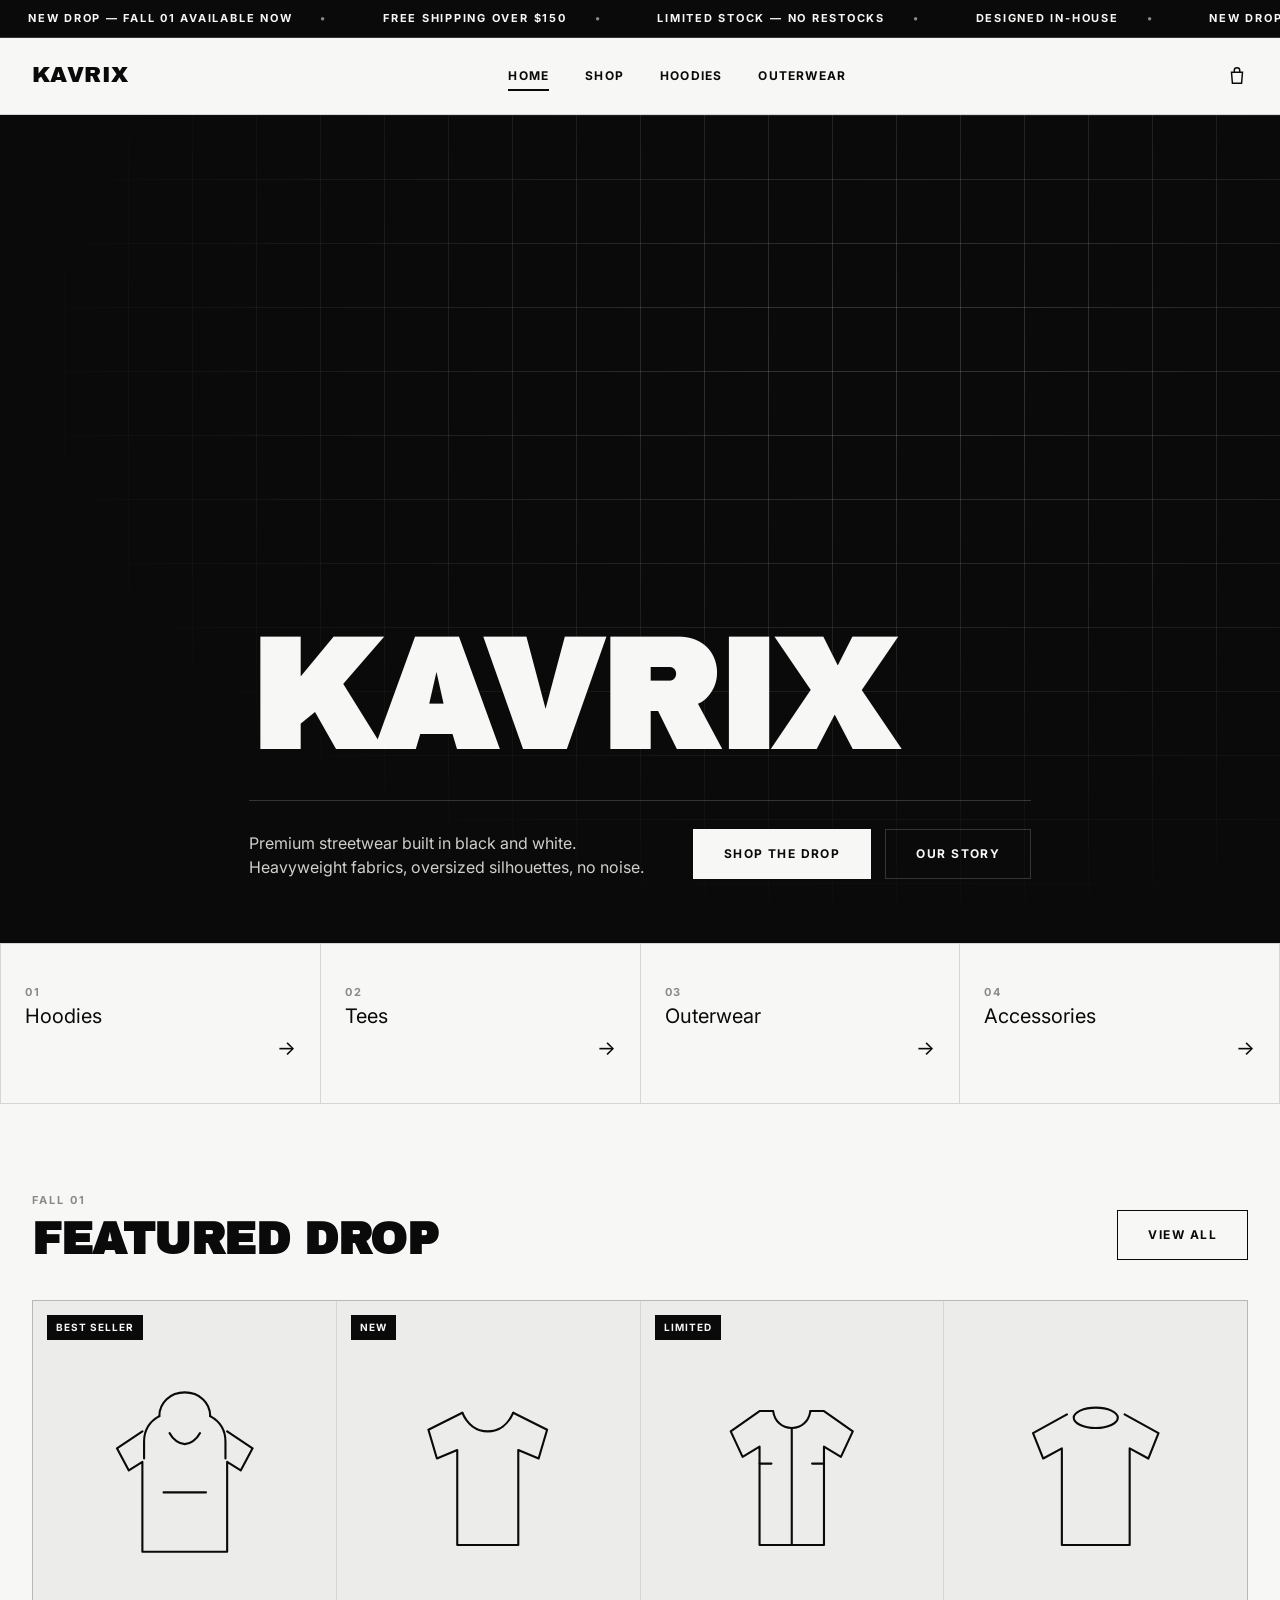
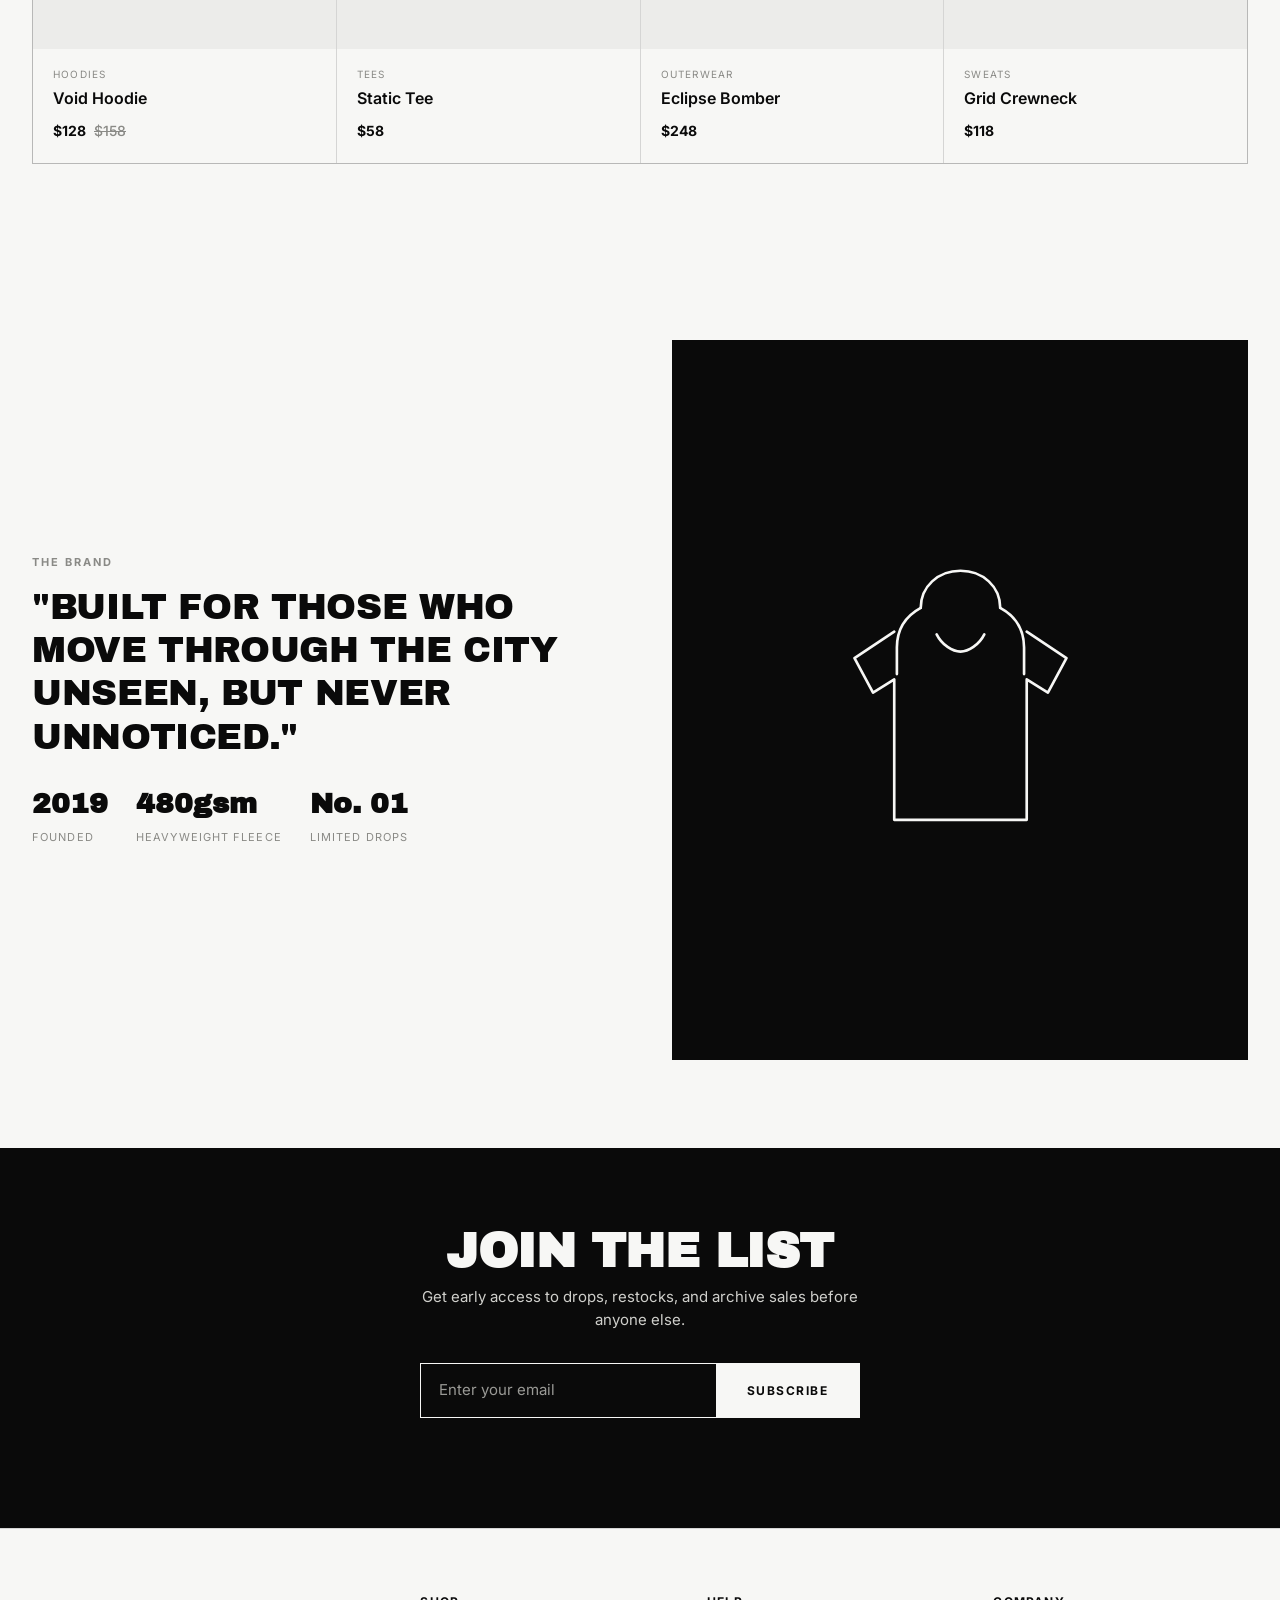
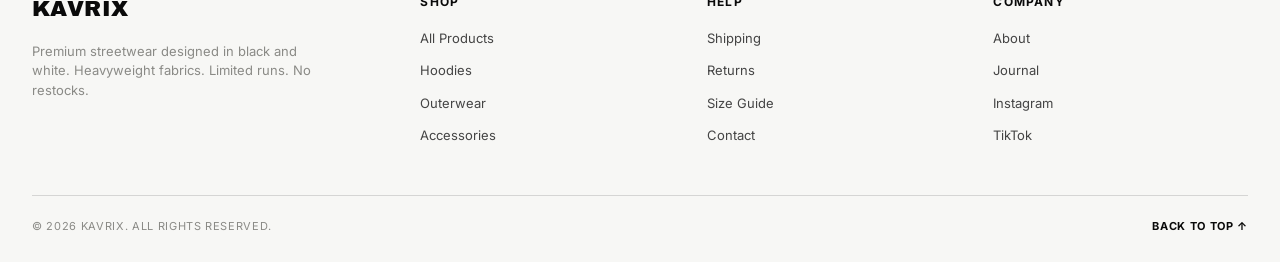
==== kavrix/index.html @ 70f19515 "Add Kavrix streetwear storefront (homepage, shop, product, cart) Self-contained static site in kavri" ====
<!DOCTYPE html>
<html lang="en">
<head>
<meta charset="UTF-8">
<meta name="viewport" content="width=device-width, initial-scale=1.0">
<title>Kavrix — Streetwear for the Unseen</title>
<meta name="description" content="Kavrix is a premium streetwear label. Shop hoodies, outerwear, tees and accessories built for the unseen.">
<link rel="stylesheet" href="css/styles.css">
</head>
<body>

<div class="marquee" aria-hidden="true">
  <div class="marquee__track">
    <span>NEW DROP — FALL 01 AVAILABLE NOW</span>
    <span>FREE SHIPPING OVER $150</span>
    <span>LIMITED STOCK — NO RESTOCKS</span>
    <span>DESIGNED IN-HOUSE</span>
    <span>NEW DROP — FALL 01 AVAILABLE NOW</span>
    <span>FREE SHIPPING OVER $150</span>
    <span>LIMITED STOCK — NO RESTOCKS</span>
    <span>DESIGNED IN-HOUSE</span>
  </div>
</div>

<header class="site-header">
  <div class="wrap site-header__row">
    <a href="index.html" class="logo">Kavrix</a>
    <nav class="nav-links">
      <a href="index.html" aria-current="page">Home</a>
      <a href="shop.html">Shop</a>
      <a href="shop.html#hoodie">Hoodies</a>
      <a href="shop.html#jacket">Outerwear</a>
    </nav>
    <div class="header-actions">
      <a href="cart.html" class="icon-btn" aria-label="Cart">
        <svg viewBox="0 0 24 24" fill="none" stroke="currentColor" stroke-width="1.6"><path d="M6 8h12l-1 12H7L6 8z"/><path d="M9 8V6a3 3 0 0 1 6 0v2"/></svg>
        <span class="cart-badge is-empty" data-cart-count>0</span>
      </a>
      <button class="menu-toggle" id="menuToggle" aria-label="Open menu">
        <span></span><span></span><span></span>
      </button>
    </div>
  </div>
</header>

<div class="mobile-nav" id="mobileNav">
  <div class="mobile-nav__top">
    <span class="logo">Kavrix</span>
    <button class="mobile-nav__close" id="mobileNavClose" aria-label="Close menu">
      <svg viewBox="0 0 24 24" fill="none" stroke="currentColor" stroke-width="1.6"><path d="M6 6l12 12M18 6L6 18"/></svg>
    </button>
  </div>
  <div class="mobile-nav__links">
    <a href="index.html">Home</a>
    <a href="shop.html">Shop</a>
    <a href="cart.html">Cart</a>
  </div>
  <div class="mobile-nav__foot">Kavrix &copy; 2026 — Streetwear for the Unseen</div>
</div>

<main>

  <section class="hero">
    <div class="hero__bg"></div>
    <div class="wrap hero__content">
      <h1 class="display hero__title">Kavrix</h1>
      <div class="hero__sub">
        <p class="hero__tagline">Premium streetwear built in black and white. Heavyweight fabrics, oversized silhouettes, no noise.</p>
        <div class="hero__actions">
          <a href="shop.html" class="btn btn-invert">Shop the Drop</a>
          <a href="#story" class="btn btn-ghost" style="border-color: var(--line-on-black); color: var(--white);">Our Story</a>
        </div>
      </div>
    </div>
  </section>

  <nav class="cat-strip" aria-label="Shop by category">
    <a class="cat-tile" href="shop.html#hoodie">
      <span class="eyebrow">01</span>
      <span class="cat-tile__name">Hoodies</span>
      <span class="cat-tile__arrow">&rarr;</span>
    </a>
    <a class="cat-tile" href="shop.html#tee">
      <span class="eyebrow">02</span>
      <span class="cat-tile__name">Tees</span>
      <span class="cat-tile__arrow">&rarr;</span>
    </a>
    <a class="cat-tile" href="shop.html#jacket">
      <span class="eyebrow">03</span>
      <span class="cat-tile__name">Outerwear</span>
      <span class="cat-tile__arrow">&rarr;</span>
    </a>
    <a class="cat-tile" href="shop.html#accessory">
      <span class="eyebrow">04</span>
      <span class="cat-tile__name">Accessories</span>
      <span class="cat-tile__arrow">&rarr;</span>
    </a>
  </nav>

  <section class="section">
    <div class="wrap">
      <div class="section-head">
        <div>
          <p class="eyebrow" style="margin-bottom:10px;">Fall 01</p>
          <h2 class="display section-title">Featured Drop</h2>
        </div>
        <a href="shop.html" class="btn btn-ghost">View All</a>
      </div>
      <div class="product-grid" id="featuredGrid"></div>
    </div>
  </section>

  <section class="section" id="story">
    <div class="wrap split">
      <div>
        <p class="eyebrow" style="margin-bottom:16px;">The Brand</p>
        <p class="display split__quote">"Built for those who move through the city unseen, but never unnoticed."</p>
        <div class="split__meta">
          <div class="split__stat"><b>2019</b><span>Founded</span></div>
          <div class="split__stat"><b>480gsm</b><span>Heavyweight Fleece</span></div>
          <div class="split__stat"><b>No.&nbsp;01</b><span>Limited Drops</span></div>
        </div>
      </div>
      <div class="split__art">
        <svg viewBox="0 0 200 220" fill="none" stroke="currentColor" stroke-width="2" stroke-linejoin="round" stroke-linecap="round">
          <path d="M70 40c0-16 13-28 30-28s30 12 30 28"/>
          <path d="M50 58 20 78l14 26 16-10v106h100V94l16 10 14-26-30-20"/>
          <path d="M70 40c-11 6-18 16-18 30v20M130 40c11 6 18 16 18 30v20"/>
          <path d="M82 60c4 8 12 13 18 13s14-5 18-13"/>
        </svg>
      </div>
    </div>
  </section>

  <section class="newsletter">
    <div class="wrap">
      <h2 class="display newsletter__title">Join the List</h2>
      <p class="newsletter__sub">Get early access to drops, restocks, and archive sales before anyone else.</p>
      <form class="newsletter__form" id="newsletterForm">
        <input type="email" placeholder="Enter your email" required aria-label="Email address">
        <button type="submit" class="btn btn-invert">Subscribe</button>
      </form>
      <p class="newsletter__note" id="newsletterNote"></p>
    </div>
  </section>

</main>

<footer class="site-footer">
  <div class="wrap">
    <div class="footer-grid">
      <div class="footer-col footer-brand">
        <span class="logo">Kavrix</span>
        <p>Premium streetwear designed in black and white. Heavyweight fabrics. Limited runs. No restocks.</p>
      </div>
      <div class="footer-col">
        <h4>Shop</h4>
        <ul>
          <li><a href="shop.html">All Products</a></li>
          <li><a href="shop.html#hoodie">Hoodies</a></li>
          <li><a href="shop.html#jacket">Outerwear</a></li>
          <li><a href="shop.html#accessory">Accessories</a></li>
        </ul>
      </div>
      <div class="footer-col">
        <h4>Help</h4>
        <ul>
          <li><a href="#">Shipping</a></li>
          <li><a href="#">Returns</a></li>
          <li><a href="#">Size Guide</a></li>
          <li><a href="#">Contact</a></li>
        </ul>
      </div>
      <div class="footer-col">
        <h4>Company</h4>
        <ul>
          <li><a href="#story">About</a></li>
          <li><a href="#">Journal</a></li>
          <li><a href="#">Instagram</a></li>
          <li><a href="#">TikTok</a></li>
        </ul>
      </div>
    </div>
    <div class="footer-bottom">
      <span>&copy; 2026 Kavrix. All rights reserved.</span>
      <a href="#top" class="back-to-top">Back to Top &uarr;</a>
    </div>
  </div>
</footer>

<div class="toast" id="toast"></div>

<script src="js/art.js"></script>
<script src="js/products.js"></script>
<script src="js/cart.js"></script>
<script src="js/main.js"></script>
</body>
</html>
---- kavrix/css/styles.css ----
@import url("https://fonts.googleapis.com/css2?family=Archivo+Black&family=Inter:wght@400;500;600;700&display=swap");

/* ---------- Reset & base ---------- */
* { box-sizing: border-box; margin: 0; padding: 0; }

:root {
  --black: #0a0a0a;
  --white: #f7f7f5;
  --off: #ececea;
  --grey: #8a8a86;
  --line: rgba(10, 10, 10, 0.14);
  --line-on-black: rgba(247, 247, 245, 0.18);
  --ease: cubic-bezier(.16, 1, .3, 1);
  --maxw: 1360px;
}

html { scroll-behavior: smooth; }

body {
  background: var(--white);
  color: var(--black);
  font-family: "Inter", -apple-system, BlinkMacSystemFont, "Segoe UI", sans-serif;
  font-size: 15px;
  line-height: 1.5;
  -webkit-font-smoothing: antialiased;
}

.display {
  font-family: "Archivo Black", "Inter", sans-serif;
  text-transform: uppercase;
  letter-spacing: -0.01em;
  line-height: 0.96;
}

a { color: inherit; text-decoration: none; }
img, svg { display: block; max-width: 100%; }
button { font: inherit; color: inherit; background: none; border: 0; cursor: pointer; }
input { font: inherit; color: inherit; }
ul { list-style: none; }

.wrap {
  max-width: var(--maxw);
  margin: 0 auto;
  padding: 0 32px;
}

.eyebrow {
  font-size: 11px;
  font-weight: 700;
  letter-spacing: 0.18em;
  text-transform: uppercase;
  color: var(--grey);
}

.btn {
  display: inline-flex;
  align-items: center;
  justify-content: center;
  gap: 8px;
  padding: 15px 30px;
  font-size: 12px;
  font-weight: 700;
  letter-spacing: 0.12em;
  text-transform: uppercase;
  border: 1.5px solid var(--black);
  white-space: nowrap;
  transition: background .25s var(--ease), color .25s var(--ease), border-color .25s var(--ease), opacity .25s var(--ease);
}
.btn-primary { background: var(--black); color: var(--white); }
.btn-primary:hover { background: var(--white); color: var(--black); }
.btn-ghost { background: transparent; color: var(--black); }
.btn-ghost:hover { background: var(--black); color: var(--white); }
.btn-invert { border-color: var(--white); background: var(--white); color: var(--black); }
.btn-invert:hover { background: transparent; color: var(--white); }
.btn-block { width: 100%; }
.btn[disabled] { opacity: 0.35; cursor: not-allowed; }
.btn[disabled]:hover { background: var(--black); color: var(--white); }

.section { padding: 88px 0; }
.section-head {
  display: flex;
  align-items: flex-end;
  justify-content: space-between;
  gap: 24px;
  margin-bottom: 40px;
}
.section-title { font-size: clamp(28px, 4vw, 44px); }

/* ---------- Marquee ---------- */
.marquee {
  background: var(--black);
  color: var(--white);
  overflow: hidden;
  border-bottom: 1px solid var(--line-on-black);
}
.marquee__track {
  display: flex;
  width: max-content;
  animation: marquee 26s linear infinite;
}
.marquee__track span {
  display: inline-flex;
  align-items: center;
  padding: 10px 28px;
  font-size: 11px;
  font-weight: 700;
  letter-spacing: 0.16em;
  text-transform: uppercase;
  white-space: nowrap;
}
.marquee__track span::after { content: "\2022"; margin-left: 28px; color: var(--grey); }
@keyframes marquee {
  from { transform: translateX(0); }
  to { transform: translateX(-50%); }
}
@media (prefers-reduced-motion: reduce) {
  .marquee__track { animation: none; }
}

/* ---------- Header ---------- */
.site-header {
  position: sticky;
  top: 0;
  z-index: 60;
  background: var(--white);
  border-bottom: 1px solid var(--line);
}
.site-header__row {
  display: flex;
  align-items: center;
  justify-content: space-between;
  height: 76px;
  gap: 24px;
}
.logo {
  font-family: "Archivo Black", sans-serif;
  font-size: 22px;
  letter-spacing: 0.02em;
  text-transform: uppercase;
}
.nav-links {
  display: flex;
  gap: 36px;
}
.nav-links a {
  font-size: 12px;
  font-weight: 700;
  letter-spacing: 0.1em;
  text-transform: uppercase;
  position: relative;
  padding: 4px 0;
}
.nav-links a::after {
  content: "";
  position: absolute;
  left: 0; right: 100%;
  bottom: -2px;
  height: 1.5px;
  background: var(--black);
  transition: right .25s var(--ease);
}
.nav-links a:hover::after,
.nav-links a[aria-current="page"]::after { right: 0; }

.header-actions { display: flex; align-items: center; gap: 22px; }
.icon-btn { position: relative; display: inline-flex; }
.icon-btn svg { width: 22px; height: 22px; }
.cart-badge {
  position: absolute;
  top: -7px; right: -9px;
  min-width: 16px;
  height: 16px;
  padding: 0 4px;
  border-radius: 50%;
  background: var(--black);
  color: var(--white);
  font-size: 10px;
  font-weight: 700;
  display: flex;
  align-items: center;
  justify-content: center;
}
.cart-badge.is-empty { opacity: 0; }

.menu-toggle {
  display: none;
  flex-direction: column;
  gap: 5px;
  width: 26px;
}
.menu-toggle span { display: block; height: 1.5px; background: var(--black); transition: transform .25s var(--ease), opacity .25s var(--ease); }

.mobile-nav {
  position: fixed;
  inset: 0;
  background: var(--black);
  color: var(--white);
  z-index: 70;
  display: flex;
  flex-direction: column;
  transform: translateY(-100%);
  transition: transform .4s var(--ease);
}
.mobile-nav.is-open { transform: translateY(0); }
.mobile-nav__top {
  display: flex;
  align-items: center;
  justify-content: space-between;
  height: 76px;
  padding: 0 32px;
  border-bottom: 1px solid var(--line-on-black);
}
.mobile-nav__close svg { width: 26px; height: 26px; }
.mobile-nav__links {
  flex: 1;
  display: flex;
  flex-direction: column;
  justify-content: center;
  padding: 32px;
  gap: 14px;
}
.mobile-nav__links a {
  font-family: "Archivo Black", sans-serif;
  font-size: 36px;
  text-transform: uppercase;
}
.mobile-nav__foot {
  padding: 24px 32px 32px;
  border-top: 1px solid var(--line-on-black);
  font-size: 12px;
  color: var(--grey);
  letter-spacing: 0.08em;
  text-transform: uppercase;
}

/* ---------- Hero ---------- */
.hero {
  position: relative;
  min-height: 92vh;
  display: flex;
  flex-direction: column;
  justify-content: flex-end;
  background: var(--black);
  color: var(--white);
  overflow: hidden;
  padding: 120px 0 64px;
}
.hero__bg {
  position: absolute;
  inset: 0;
  background-image:
    linear-gradient(var(--line-on-black) 1px, transparent 1px),
    linear-gradient(90deg, var(--line-on-black) 1px, transparent 1px);
  background-size: 64px 64px;
  mask-image: radial-gradient(ellipse at 70% 30%, black 10%, transparent 70%);
  opacity: 0.9;
}
.hero__content { position: relative; z-index: 1; }
.hero__title {
  font-size: clamp(58px, 12vw, 168px);
  letter-spacing: -0.02em;
}
.hero__sub {
  display: flex;
  align-items: flex-end;
  justify-content: space-between;
  gap: 24px;
  margin-top: 28px;
  padding-top: 28px;
  border-top: 1px solid var(--line-on-black);
  flex-wrap: wrap;
}
.hero__tagline { max-width: 420px; font-size: 16px; color: #cfcfcb; }
.hero__actions { display: flex; gap: 14px; flex-wrap: wrap; }

/* ---------- Category strip ---------- */
.cat-strip {
  display: grid;
  grid-template-columns: repeat(4, 1fr);
  border-top: 1px solid var(--line);
  border-left: 1px solid var(--line);
}
.cat-tile {
  border-right: 1px solid var(--line);
  border-bottom: 1px solid var(--line);
  padding: 40px 24px;
  min-height: 160px;
  display: flex;
  flex-direction: column;
  justify-content: space-between;
  transition: background .25s var(--ease), color .25s var(--ease);
}
.cat-tile:hover { background: var(--black); color: var(--white); }
.cat-tile__name { font-size: 20px; }
.cat-tile__arrow { align-self: flex-end; font-size: 20px; }

/* ---------- Product grid & cards ---------- */
.product-grid {
  display: grid;
  grid-template-columns: repeat(4, 1fr);
  gap: 1px;
  background: var(--line);
  border: 1px solid var(--line);
}
.product-card {
  background: var(--white);
  display: flex;
  flex-direction: column;
}
.product-card__media {
  position: relative;
  aspect-ratio: 1 / 1.15;
  background: var(--off);
  display: flex;
  align-items: center;
  justify-content: center;
  overflow: hidden;
}
.product-card__media svg {
  width: 56%;
  height: 56%;
  color: var(--black);
  transition: transform .5s var(--ease);
}
.product-card:hover .product-card__media svg { transform: scale(1.08) rotate(-2deg); }
.product-card__tag {
  position: absolute;
  top: 14px; left: 14px;
  font-size: 10px;
  font-weight: 700;
  letter-spacing: 0.1em;
  text-transform: uppercase;
  background: var(--black);
  color: var(--white);
  padding: 5px 9px;
}
.product-card__body { padding: 18px 20px 22px; display: flex; flex-direction: column; gap: 4px; flex: 1; }
.product-card__cat { font-size: 10px; letter-spacing: 0.12em; text-transform: uppercase; color: var(--grey); }
.product-card__name { font-size: 16px; font-weight: 600; }
.product-card__price { margin-top: 6px; font-size: 14px; font-weight: 700; display: flex; gap: 8px; align-items: baseline; }
.product-card__price .was { color: var(--grey); font-weight: 500; text-decoration: line-through; }

.filter-bar {
  display: flex;
  gap: 10px;
  flex-wrap: wrap;
  margin-bottom: 32px;
}
.filter-pill {
  padding: 10px 18px;
  border: 1.5px solid var(--black);
  font-size: 11px;
  font-weight: 700;
  letter-spacing: 0.1em;
  text-transform: uppercase;
  transition: background .2s var(--ease), color .2s var(--ease);
}
.filter-pill.is-active,
.filter-pill:hover { background: var(--black); color: var(--white); }

/* ---------- Statement / split section ---------- */
.split {
  display: grid;
  grid-template-columns: 1fr 1fr;
  gap: 64px;
  align-items: center;
}
.split__art {
  aspect-ratio: 4 / 5;
  background: var(--black);
  color: var(--white);
  display: flex;
  align-items: center;
  justify-content: center;
}
.split__art svg { width: 46%; height: 46%; }
.split__quote { font-size: clamp(24px, 3vw, 36px); line-height: 1.2; }
.split__meta { margin-top: 24px; display: flex; gap: 28px; }
.split__stat b { display: block; font-size: 28px; font-family: "Archivo Black", sans-serif; }
.split__stat span { font-size: 11px; letter-spacing: 0.1em; text-transform: uppercase; color: var(--grey); }

/* ---------- Newsletter ---------- */
.newsletter {
  background: var(--black);
  color: var(--white);
  padding: 80px 0;
  text-align: center;
}
.newsletter__title { font-size: clamp(28px, 4vw, 48px); margin-bottom: 12px; }
.newsletter__sub { color: #cfcfcb; max-width: 460px; margin: 0 auto 32px; }
.newsletter__form {
  display: flex;
  max-width: 440px;
  margin: 0 auto;
  border: 1.5px solid var(--white);
}
.newsletter__form input {
  flex: 1;
  background: transparent;
  border: 0;
  padding: 15px 18px;
  color: var(--white);
  outline: none;
}
.newsletter__form input::placeholder { color: #9a9a96; }
.newsletter__note { margin-top: 14px; font-size: 12px; color: #9a9a96; min-height: 16px; }

/* ---------- Footer ---------- */
.site-footer { background: var(--white); border-top: 1px solid var(--line); padding: 64px 0 28px; }
.footer-grid {
  display: grid;
  grid-template-columns: 1.4fr repeat(3, 1fr);
  gap: 32px;
  padding-bottom: 48px;
}
.footer-col h4 { font-size: 12px; letter-spacing: 0.1em; text-transform: uppercase; margin-bottom: 16px; }
.footer-col ul { display: flex; flex-direction: column; gap: 10px; }
.footer-col a { font-size: 13px; color: #444; }
.footer-col a:hover { color: var(--black); }
.footer-brand p { margin-top: 16px; max-width: 280px; color: var(--grey); font-size: 13px; }
.footer-bottom {
  border-top: 1px solid var(--line);
  padding-top: 22px;
  display: flex;
  justify-content: space-between;
  flex-wrap: wrap;
  gap: 12px;
  font-size: 11px;
  letter-spacing: 0.06em;
  text-transform: uppercase;
  color: var(--grey);
}
.back-to-top { font-weight: 700; color: var(--black); }

/* ---------- Breadcrumb ---------- */
.breadcrumb {
  padding: 22px 0;
  font-size: 12px;
  letter-spacing: 0.04em;
  text-transform: uppercase;
  color: var(--grey);
  display: flex;
  gap: 8px;
  flex-wrap: wrap;
}
.breadcrumb a:hover { color: var(--black); }
.breadcrumb span { color: var(--black); }

/* ---------- Product detail ---------- */
.product-detail {
  display: grid;
  grid-template-columns: 1.1fr 1fr;
  gap: 64px;
  padding-bottom: 96px;
}
.pd-gallery__main {
  aspect-ratio: 1 / 1;
  background: var(--off);
  display: flex;
  align-items: center;
  justify-content: center;
  margin-bottom: 12px;
}
.pd-gallery__main svg { width: 46%; height: 46%; color: var(--black); }
.pd-gallery__thumbs { display: grid; grid-template-columns: repeat(4, 1fr); gap: 12px; }
.pd-gallery__thumb {
  aspect-ratio: 1/1;
  background: var(--off);
  border: 1.5px solid transparent;
  display: flex;
  align-items: center;
  justify-content: center;
}
.pd-gallery__thumb svg { width: 44%; height: 44%; }
.pd-gallery__thumb.is-active { border-color: var(--black); }
.pd-gallery__thumb:nth-child(2) { background: var(--black); color: var(--white); }
.pd-gallery__thumb:nth-child(4) { background: var(--black); color: var(--white); }

.pd-info__cat { color: var(--grey); }
.pd-info__name { font-size: clamp(30px, 4vw, 46px); margin: 10px 0 14px; }
.pd-info__price { font-size: 20px; font-weight: 700; display: flex; align-items: baseline; gap: 10px; margin-bottom: 24px; }
.pd-info__price .was { color: var(--grey); font-weight: 500; text-decoration: line-through; font-size: 16px; }
.pd-info__desc { color: #333; margin-bottom: 28px; max-width: 46ch; }

.option-block { margin-bottom: 26px; }
.option-block__label {
  display: flex;
  justify-content: space-between;
  font-size: 11px;
  font-weight: 700;
  letter-spacing: 0.1em;
  text-transform: uppercase;
  margin-bottom: 12px;
}
.option-block__label .link { text-decoration: underline; cursor: pointer; font-weight: 600; letter-spacing: 0; text-transform: none; font-size: 12px; }
.swatches { display: flex; gap: 10px; flex-wrap: wrap; }
.swatch {
  padding: 10px 16px;
  border: 1.5px solid var(--black);
  font-size: 12px;
  font-weight: 600;
}
.swatch.is-active { background: var(--black); color: var(--white); }
.size-grid { display: grid; grid-template-columns: repeat(auto-fill, minmax(56px, 1fr)); gap: 10px; }
.size-opt {
  padding: 12px 8px;
  border: 1.5px solid var(--black);
  font-size: 13px;
  font-weight: 600;
  text-align: center;
}
.size-opt.is-active { background: var(--black); color: var(--white); }
.size-opt[disabled] { opacity: 0.3; text-decoration: line-through; cursor: not-allowed; }

.qty-stepper {
  display: inline-flex;
  align-items: center;
  border: 1.5px solid var(--black);
}
.qty-stepper button { width: 42px; height: 42px; font-size: 16px; }
.qty-stepper span { min-width: 36px; text-align: center; font-weight: 700; }

.pd-actions { display: flex; gap: 12px; margin: 28px 0 8px; }
.pd-actions .btn-primary { flex: 1; }
.pd-actions .wishlist { width: 52px; border: 1.5px solid var(--black); display: flex; align-items: center; justify-content: center; }
.pd-actions .wishlist svg { width: 20px; height: 20px; }
.pd-note { font-size: 12px; color: var(--grey); margin-bottom: 8px; }

.accordion { border-top: 1px solid var(--line); margin-top: 24px; }
.accordion-item { border-bottom: 1px solid var(--line); }
.accordion-item__head {
  width: 100%;
  display: flex;
  justify-content: space-between;
  align-items: center;
  padding: 18px 2px;
  font-size: 13px;
  font-weight: 700;
  letter-spacing: 0.06em;
  text-transform: uppercase;
}
.accordion-item__head .plus { transition: transform .25s var(--ease); font-size: 18px; }
.accordion-item.is-open .plus { transform: rotate(45deg); }
.accordion-item__panel {
  max-height: 0;
  overflow: hidden;
  transition: max-height .3s var(--ease);
}
.accordion-item__panel-inner { padding: 0 2px 20px; color: #333; font-size: 14px; }
.accordion-item__panel-inner ul { display: flex; flex-direction: column; gap: 8px; }
.accordion-item__panel-inner li::before { content: "— "; }

/* ---------- Cart page ---------- */
.cart-layout {
  display: grid;
  grid-template-columns: 1.6fr 1fr;
  gap: 64px;
  align-items: flex-start;
  padding-bottom: 96px;
}
.cart-line {
  display: grid;
  grid-template-columns: 96px 1fr auto;
  gap: 18px;
  padding: 22px 0;
  border-bottom: 1px solid var(--line);
  align-items: center;
}
.cart-line__media {
  width: 96px; height: 96px;
  background: var(--off);
  display: flex; align-items: center; justify-content: center;
}
.cart-line__media svg { width: 60%; height: 60%; }
.cart-line__name { font-weight: 700; font-size: 15px; }
.cart-line__meta { font-size: 12px; color: var(--grey); text-transform: uppercase; letter-spacing: 0.04em; margin-top: 4px; }
.cart-line__price { font-weight: 700; margin-top: 8px; }
.cart-line__right { display: flex; flex-direction: column; align-items: flex-end; gap: 12px; }
.cart-line__remove { font-size: 11px; letter-spacing: 0.08em; text-transform: uppercase; text-decoration: underline; color: var(--grey); }
.cart-line__remove:hover { color: var(--black); }

.cart-empty { padding: 80px 0; text-align: center; }
.cart-empty svg { width: 64px; height: 64px; margin: 0 auto 20px; }
.cart-empty p { color: var(--grey); margin: 12px 0 28px; }

.summary { border: 1.5px solid var(--black); padding: 28px; position: sticky; top: 100px; }
.summary h3 { font-size: 13px; letter-spacing: 0.1em; text-transform: uppercase; margin-bottom: 20px; }
.summary-row { display: flex; justify-content: space-between; font-size: 14px; padding: 10px 0; border-bottom: 1px solid var(--line); }
.summary-row.total { border-bottom: none; padding-top: 18px; font-weight: 700; font-size: 17px; }
.promo { display: flex; margin: 18px 0; border: 1.5px solid var(--black); }
.promo input { flex: 1; border: 0; background: transparent; padding: 12px 14px; outline: none; }
.promo button { padding: 0 16px; font-size: 11px; font-weight: 700; letter-spacing: 0.08em; text-transform: uppercase; border-left: 1.5px solid var(--black); }
.summary-note { font-size: 11px; color: var(--grey); margin-top: 14px; text-align: center; }

/* ---------- Modal ---------- */
.modal-overlay {
  position: fixed; inset: 0;
  background: rgba(10,10,10,0.55);
  display: flex; align-items: center; justify-content: center;
  z-index: 100; opacity: 0; pointer-events: none;
  transition: opacity .25s var(--ease);
  padding: 24px;
}
.modal-overlay.is-open { opacity: 1; pointer-events: all; }
.modal {
  background: var(--white);
  max-width: 440px; width: 100%;
  padding: 36px;
  transform: translateY(12px);
  transition: transform .25s var(--ease);
}
.modal-overlay.is-open .modal { transform: translateY(0); }
.modal h3 { font-size: 20px; margin-bottom: 12px; }
.modal p { color: #333; margin-bottom: 24px; font-size: 14px; }
.modal-close { position: absolute; top: 0; right: 0; }

/* ---------- Toast ---------- */
.toast {
  position: fixed;
  bottom: 24px; left: 50%;
  transform: translate(-50%, 12px);
  background: var(--black);
  color: var(--white);
  padding: 14px 22px;
  font-size: 13px;
  font-weight: 600;
  display: flex; align-items: center; gap: 10px;
  z-index: 90;
  opacity: 0; pointer-events: none;
  transition: opacity .3s var(--ease), transform .3s var(--ease);
}
.toast.is-visible { opacity: 1; transform: translate(-50%, 0); pointer-events: all; }

/* ---------- Responsive ---------- */
@media (max-width: 1080px) {
  .product-grid { grid-template-columns: repeat(3, 1fr); }
  .cat-strip { grid-template-columns: repeat(2, 1fr); }
  .footer-grid { grid-template-columns: 1fr 1fr; }
}

@media (max-width: 860px) {
  .nav-links { display: none; }
  .menu-toggle { display: flex; }
  .split { grid-template-columns: 1fr; }
  .split__art { order: -1; }
  .product-detail { grid-template-columns: 1fr; gap: 36px; }
  .cart-layout { grid-template-columns: 1fr; }
  .summary { position: static; }
}

@media (max-width: 620px) {
  .wrap { padding: 0 20px; }
  .section { padding: 64px 0; }
  .product-grid { grid-template-columns: repeat(2, 1fr); }
  .cat-strip { grid-template-columns: repeat(2, 1fr); }
  .footer-grid { grid-template-columns: 1fr 1fr; gap: 28px 20px; }
  .hero { min-height: 82vh; padding-top: 96px; }
  .hero__sub { flex-direction: column; align-items: flex-start; }
  .cart-line { grid-template-columns: 72px 1fr; }
  .cart-line__right { grid-column: 1 / -1; flex-direction: row; align-items: center; justify-content: space-between; padding-top: 8px; }
  .newsletter__form { flex-direction: column; border: none; gap: 10px; }
  .newsletter__form input { border: 1.5px solid var(--white); }
  .newsletter__form button { border: 1.5px solid var(--white); }
}

@media (max-width: 420px) {
  .product-grid { grid-template-columns: repeat(2, 1fr); }
  .footer-grid { grid-template-columns: 1fr; }
  .section-head { flex-direction: column; align-items: flex-start; gap: 12px; }
}
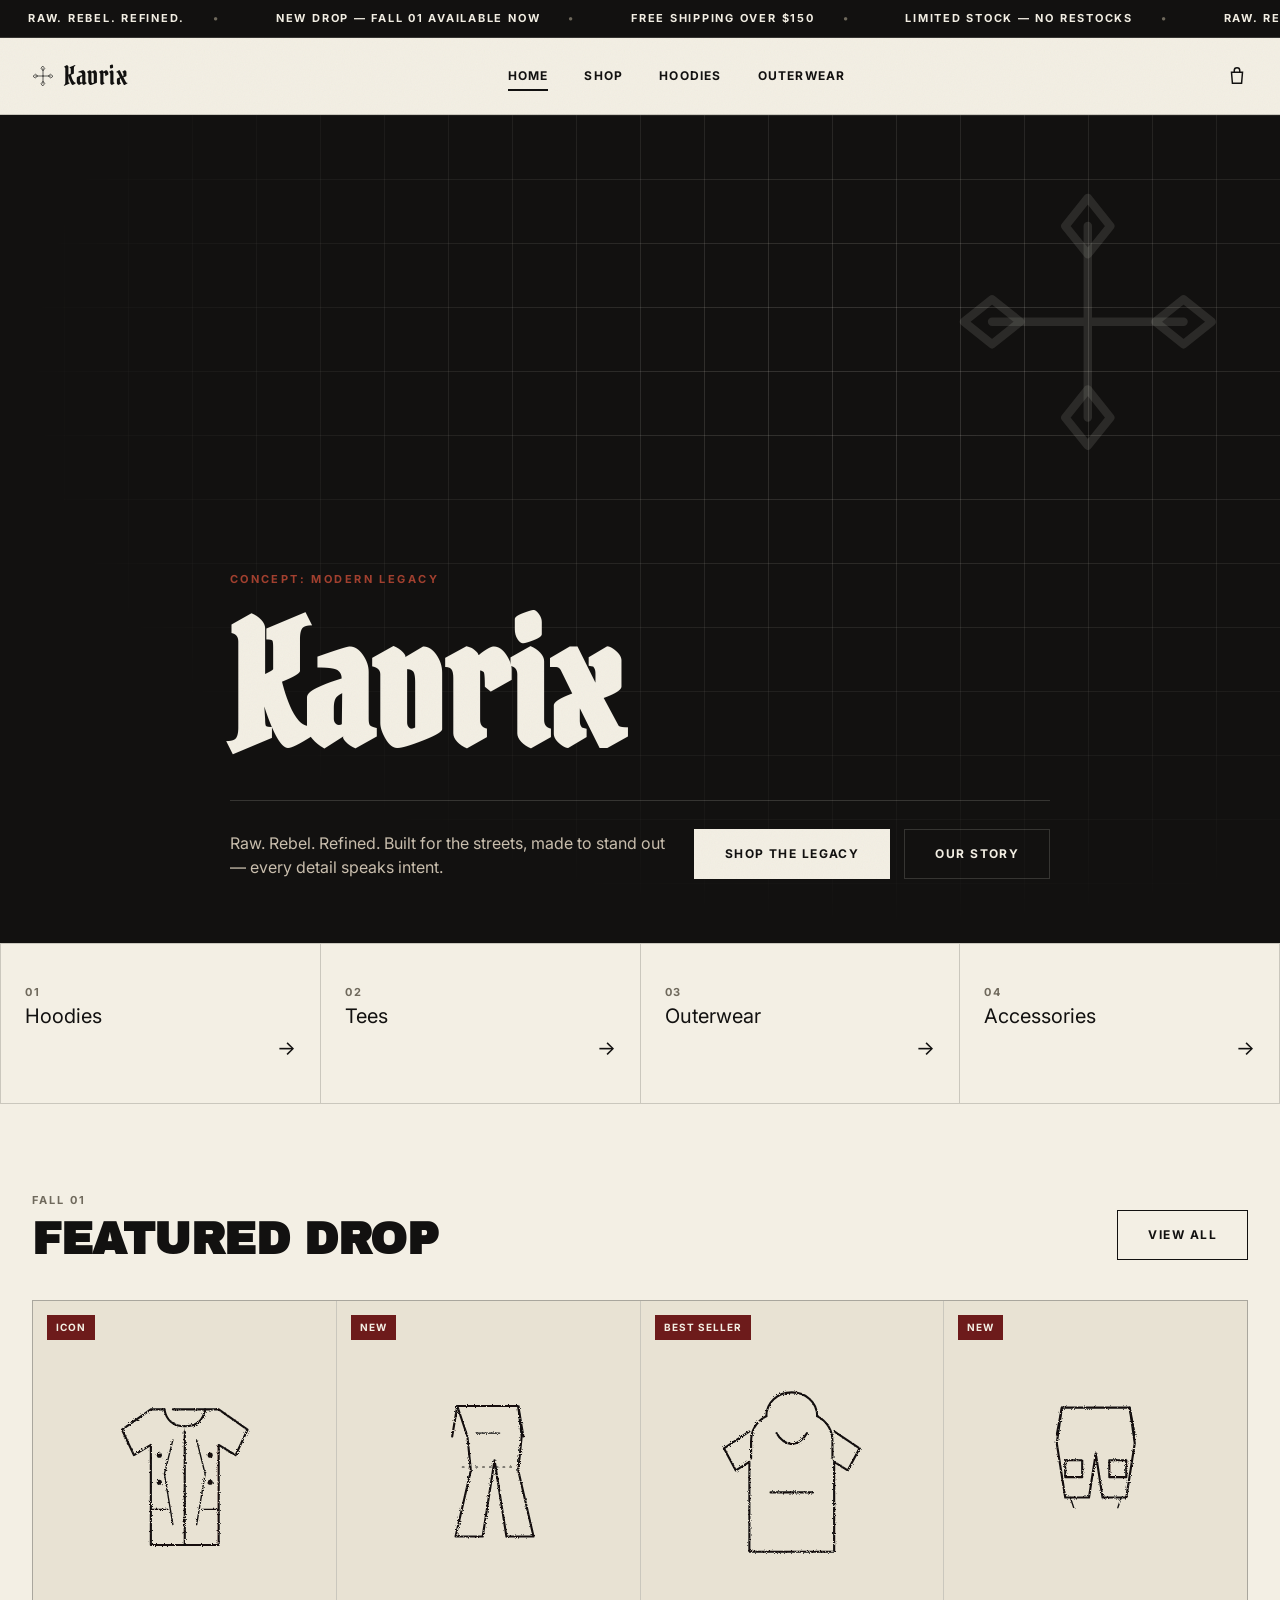
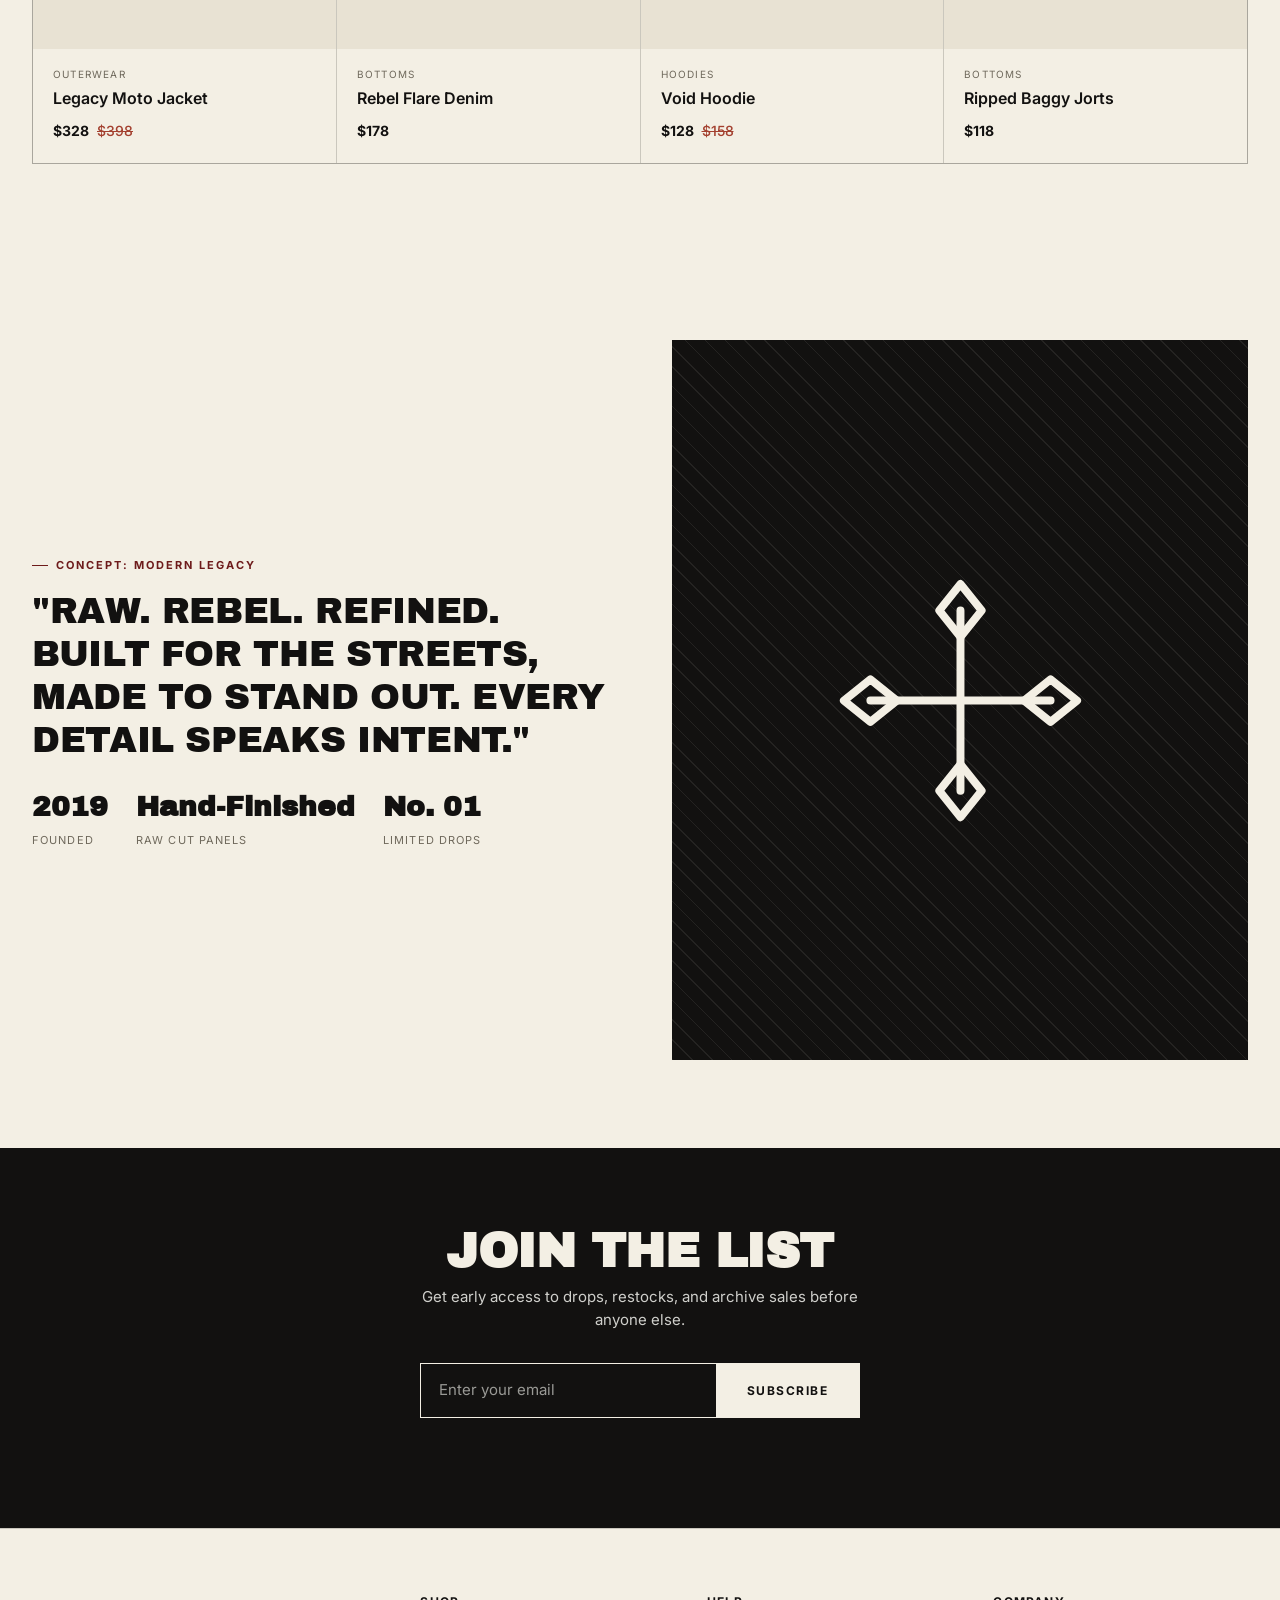
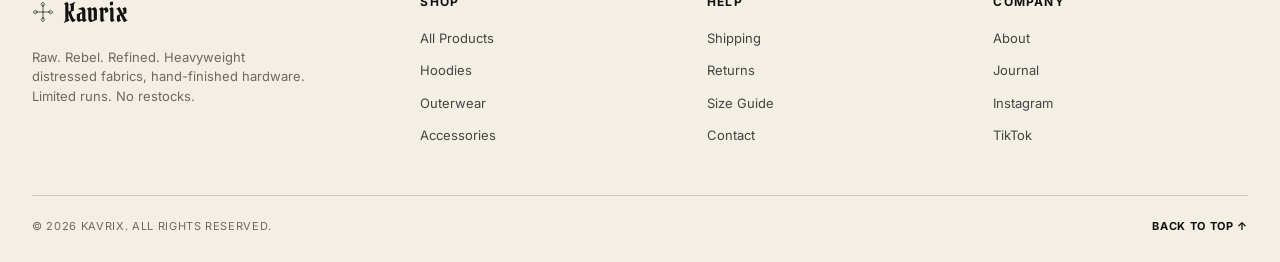
==== commit abc00d7f: "Rework Kavrix identity around distressed-leather/gothic streetwear aesthetic Reference sketches (mot" ====
--- a/kavrix/index.html
+++ b/kavrix/index.html
@@ -9,22 +9,34 @@
 </head>
 <body>
 
+<svg width="0" height="0" style="position:absolute" aria-hidden="true">
+  <defs>
+    <filter id="roughen" x="-30%" y="-30%" width="160%" height="160%">
+      <feTurbulence type="fractalNoise" baseFrequency="0.9" numOctaves="2" seed="4" result="noise"/>
+      <feDisplacementMap in="SourceGraphic" in2="noise" scale="3.2"/>
+    </filter>
+  </defs>
+</svg>
+
 <div class="marquee" aria-hidden="true">
   <div class="marquee__track">
+    <span>RAW. REBEL. REFINED.</span>
     <span>NEW DROP — FALL 01 AVAILABLE NOW</span>
     <span>FREE SHIPPING OVER $150</span>
     <span>LIMITED STOCK — NO RESTOCKS</span>
-    <span>DESIGNED IN-HOUSE</span>
+    <span>RAW. REBEL. REFINED.</span>
     <span>NEW DROP — FALL 01 AVAILABLE NOW</span>
     <span>FREE SHIPPING OVER $150</span>
     <span>LIMITED STOCK — NO RESTOCKS</span>
-    <span>DESIGNED IN-HOUSE</span>
   </div>
 </div>
 
 <header class="site-header">
   <div class="wrap site-header__row">
-    <a href="index.html" class="logo">Kavrix</a>
+    <a href="index.html" class="logo-mark">
+      <span class="logo-mark__icon" data-brand-mark></span>
+      <span class="logo-mark__word">Kavrix</span>
+    </a>
     <nav class="nav-links">
       <a href="index.html" aria-current="page">Home</a>
       <a href="shop.html">Shop</a>
@@ -45,7 +57,10 @@
 
 <div class="mobile-nav" id="mobileNav">
   <div class="mobile-nav__top">
-    <span class="logo">Kavrix</span>
+    <span class="logo-mark">
+      <span class="logo-mark__icon" data-brand-mark></span>
+      <span class="logo-mark__word">Kavrix</span>
+    </span>
     <button class="mobile-nav__close" id="mobileNavClose" aria-label="Close menu">
       <svg viewBox="0 0 24 24" fill="none" stroke="currentColor" stroke-width="1.6"><path d="M6 6l12 12M18 6L6 18"/></svg>
     </button>
@@ -62,12 +77,14 @@
 
   <section class="hero">
     <div class="hero__bg"></div>
+    <div class="hero__mark" data-brand-mark aria-hidden="true"></div>
     <div class="wrap hero__content">
-      <h1 class="display hero__title">Kavrix</h1>
+      <p class="hero__eyebrow">Concept: Modern Legacy</p>
+      <h1 class="gothic hero__title">Kavrix</h1>
       <div class="hero__sub">
-        <p class="hero__tagline">Premium streetwear built in black and white. Heavyweight fabrics, oversized silhouettes, no noise.</p>
+        <p class="hero__tagline">Raw. Rebel. Refined. Built for the streets, made to stand out — every detail speaks intent.</p>
         <div class="hero__actions">
-          <a href="shop.html" class="btn btn-invert">Shop the Drop</a>
+          <a href="shop.html" class="btn btn-invert">Shop the Legacy</a>
           <a href="#story" class="btn btn-ghost" style="border-color: var(--line-on-black); color: var(--white);">Our Story</a>
         </div>
       </div>
@@ -113,22 +130,15 @@
   <section class="section" id="story">
     <div class="wrap split">
       <div>
-        <p class="eyebrow" style="margin-bottom:16px;">The Brand</p>
-        <p class="display split__quote">"Built for those who move through the city unseen, but never unnoticed."</p>
+        <span class="concept-tag">Concept: Modern Legacy</span>
+        <p class="display split__quote">"Raw. Rebel. Refined. Built for the streets, made to stand out. Every detail speaks intent."</p>
         <div class="split__meta">
           <div class="split__stat"><b>2019</b><span>Founded</span></div>
-          <div class="split__stat"><b>480gsm</b><span>Heavyweight Fleece</span></div>
+          <div class="split__stat"><b>Hand-Finished</b><span>Raw Cut Panels</span></div>
           <div class="split__stat"><b>No.&nbsp;01</b><span>Limited Drops</span></div>
         </div>
       </div>
-      <div class="split__art">
-        <svg viewBox="0 0 200 220" fill="none" stroke="currentColor" stroke-width="2" stroke-linejoin="round" stroke-linecap="round">
-          <path d="M70 40c0-16 13-28 30-28s30 12 30 28"/>
-          <path d="M50 58 20 78l14 26 16-10v106h100V94l16 10 14-26-30-20"/>
-          <path d="M70 40c-11 6-18 16-18 30v20M130 40c11 6 18 16 18 30v20"/>
-          <path d="M82 60c4 8 12 13 18 13s14-5 18-13"/>
-        </svg>
-      </div>
+      <div class="split__art has-mark" data-brand-mark></div>
     </div>
   </section>
 
@@ -150,8 +160,11 @@
   <div class="wrap">
     <div class="footer-grid">
       <div class="footer-col footer-brand">
-        <span class="logo">Kavrix</span>
-        <p>Premium streetwear designed in black and white. Heavyweight fabrics. Limited runs. No restocks.</p>
+        <span class="logo-mark">
+          <span class="logo-mark__icon" data-brand-mark></span>
+          <span class="logo-mark__word">Kavrix</span>
+        </span>
+        <p>Raw. Rebel. Refined. Heavyweight distressed fabrics, hand-finished hardware. Limited runs. No restocks.</p>
       </div>
       <div class="footer-col">
         <h4>Shop</h4>
--- a/kavrix/css/styles.css
+++ b/kavrix/css/styles.css
@@ -1,15 +1,18 @@
-@import url("https://fonts.googleapis.com/css2?family=Archivo+Black&family=Inter:wght@400;500;600;700&display=swap");
+@import url("https://fonts.googleapis.com/css2?family=Archivo+Black&family=Pirata+One&family=Inter:wght@400;500;600;700&display=swap");
 
 /* ---------- Reset & base ---------- */
 * { box-sizing: border-box; margin: 0; padding: 0; }
 
 :root {
-  --black: #0a0a0a;
-  --white: #f7f7f5;
-  --off: #ececea;
-  --grey: #8a8a86;
-  --line: rgba(10, 10, 10, 0.14);
-  --line-on-black: rgba(247, 247, 245, 0.18);
+  --black: #121110;
+  --white: #f3efe4;
+  --off: #e8e2d3;
+  --paper: #ddd6c3;
+  --grey: #6f695c;
+  --accent: #6d1b1b;
+  --accent-light: #a3402f;
+  --line: rgba(18, 17, 16, 0.18);
+  --line-on-black: rgba(243, 239, 228, 0.16);
   --ease: cubic-bezier(.16, 1, .3, 1);
   --maxw: 1360px;
 }
@@ -23,6 +26,19 @@
   font-size: 15px;
   line-height: 1.5;
   -webkit-font-smoothing: antialiased;
+  position: relative;
+}
+
+/* fine paper grain over the whole site — keeps flat black/white from feeling sterile */
+body::before {
+  content: "";
+  position: fixed;
+  inset: 0;
+  z-index: 500;
+  pointer-events: none;
+  opacity: 0.05;
+  mix-blend-mode: multiply;
+  background-image: url("data:image/svg+xml,%3Csvg xmlns='http://www.w3.org/2000/svg' width='140' height='140'%3E%3Cfilter id='n'%3E%3CfeTurbulence type='fractalNoise' baseFrequency='0.85' numOctaves='2' stitchTiles='stitch'/%3E%3C/filter%3E%3Crect width='100%25' height='100%25' filter='url(%23n)'/%3E%3C/svg%3E");
 }
 
 .display {
@@ -30,6 +46,13 @@
   text-transform: uppercase;
   letter-spacing: -0.01em;
   line-height: 0.96;
+}
+
+.gothic {
+  font-family: "Pirata One", "Archivo Black", serif;
+  text-transform: none;
+  letter-spacing: 0.01em;
+  line-height: 1;
 }
 
 a { color: inherit; text-decoration: none; }
@@ -138,6 +161,21 @@
   letter-spacing: 0.02em;
   text-transform: uppercase;
 }
+.logo-mark {
+  display: inline-flex;
+  align-items: center;
+  gap: 10px;
+}
+.logo-mark__icon { width: 22px; height: 22px; color: var(--black); flex-shrink: 0; }
+.logo-mark__word {
+  font-family: "Pirata One", "Archivo Black", serif;
+  font-size: 26px;
+  letter-spacing: 0.02em;
+}
+.mobile-nav .logo-mark__icon,
+.newsletter .logo-mark__icon,
+.footer-brand .logo-mark__icon { color: var(--white); }
+.site-footer .logo-mark__icon { color: var(--black); }
 .nav-links {
   display: flex;
   gap: 36px;
@@ -255,10 +293,29 @@
   mask-image: radial-gradient(ellipse at 70% 30%, black 10%, transparent 70%);
   opacity: 0.9;
 }
+.hero__mark {
+  position: absolute;
+  top: 8%;
+  right: 4%;
+  width: clamp(140px, 22vw, 320px);
+  height: clamp(140px, 22vw, 320px);
+  color: var(--line-on-black);
+  opacity: 0.7;
+}
 .hero__content { position: relative; z-index: 1; }
+.hero__eyebrow {
+  color: var(--accent-light);
+  font-size: 11px;
+  font-weight: 700;
+  letter-spacing: 0.22em;
+  text-transform: uppercase;
+  margin-bottom: 18px;
+}
 .hero__title {
-  font-size: clamp(58px, 12vw, 168px);
-  letter-spacing: -0.02em;
+  font-family: "Pirata One", "Archivo Black", serif;
+  text-transform: none;
+  font-size: clamp(64px, 13vw, 176px);
+  letter-spacing: 0.01em;
 }
 .hero__sub {
   display: flex;
@@ -270,7 +327,7 @@
   border-top: 1px solid var(--line-on-black);
   flex-wrap: wrap;
 }
-.hero__tagline { max-width: 420px; font-size: 16px; color: #cfcfcb; }
+.hero__tagline { max-width: 440px; font-size: 16px; color: #cabfae; }
 .hero__actions { display: flex; gap: 14px; flex-wrap: wrap; }
 
 /* ---------- Category strip ---------- */
@@ -330,7 +387,7 @@
   font-weight: 700;
   letter-spacing: 0.1em;
   text-transform: uppercase;
-  background: var(--black);
+  background: var(--accent);
   color: var(--white);
   padding: 5px 9px;
 }
@@ -338,7 +395,7 @@
 .product-card__cat { font-size: 10px; letter-spacing: 0.12em; text-transform: uppercase; color: var(--grey); }
 .product-card__name { font-size: 16px; font-weight: 600; }
 .product-card__price { margin-top: 6px; font-size: 14px; font-weight: 700; display: flex; gap: 8px; align-items: baseline; }
-.product-card__price .was { color: var(--grey); font-weight: 500; text-decoration: line-through; }
+.product-card__price .was { color: var(--accent-light); font-weight: 500; text-decoration: line-through; }
 
 .filter-bar {
   display: flex;
@@ -374,6 +431,27 @@
   justify-content: center;
 }
 .split__art svg { width: 46%; height: 46%; }
+.split__art.has-mark { position: relative; }
+.split__art.has-mark::after {
+  content: "";
+  position: absolute;
+  inset: 0;
+  background-image:
+    repeating-linear-gradient(45deg, var(--line-on-black) 0 1px, transparent 1px 14px);
+  opacity: 0.5;
+}
+.concept-tag {
+  display: inline-flex;
+  align-items: center;
+  gap: 8px;
+  font-size: 11px;
+  font-weight: 700;
+  letter-spacing: 0.18em;
+  text-transform: uppercase;
+  color: var(--accent);
+  margin-bottom: 16px;
+}
+.concept-tag::before { content: ""; width: 16px; height: 1.5px; background: var(--accent); }
 .split__quote { font-size: clamp(24px, 3vw, 36px); line-height: 1.2; }
 .split__meta { margin-top: 24px; display: flex; gap: 28px; }
 .split__stat b { display: block; font-size: 28px; font-family: "Archivo Black", sans-serif; }
@@ -454,14 +532,16 @@
   padding-bottom: 96px;
 }
 .pd-gallery__main {
+  position: relative;
   aspect-ratio: 1 / 1;
   background: var(--off);
   display: flex;
   align-items: center;
   justify-content: center;
   margin-bottom: 12px;
-}
-.pd-gallery__main svg { width: 46%; height: 46%; color: var(--black); }
+  overflow: hidden;
+}
+.pd-gallery__main svg { width: 44%; height: 44%; color: var(--black); }
 .pd-gallery__thumbs { display: grid; grid-template-columns: repeat(4, 1fr); gap: 12px; }
 .pd-gallery__thumb {
   aspect-ratio: 1/1;
@@ -476,10 +556,55 @@
 .pd-gallery__thumb:nth-child(2) { background: var(--black); color: var(--white); }
 .pd-gallery__thumb:nth-child(4) { background: var(--black); color: var(--white); }
 
+/* ---------- Tech-pack style construction callouts ---------- */
+.pd-gallery__specbar {
+  display: flex;
+  align-items: center;
+  gap: 10px;
+  margin-bottom: 14px;
+  font-size: 10px;
+  font-weight: 700;
+  letter-spacing: 0.14em;
+  text-transform: uppercase;
+  color: var(--grey);
+}
+.pd-gallery__specbar .gothic { font-size: 15px; color: var(--black); text-transform: none; }
+.pd-gallery__specbar::after { content: ""; flex: 1; height: 1px; background: var(--line); }
+.callout {
+  position: absolute;
+  display: flex;
+  align-items: center;
+  gap: 8px;
+  max-width: 44%;
+  font-size: 10px;
+  font-weight: 700;
+  letter-spacing: 0.06em;
+  text-transform: uppercase;
+  color: var(--black);
+  line-height: 1.25;
+  pointer-events: none;
+}
+.callout__dot {
+  width: 6px; height: 6px;
+  border-radius: 50%;
+  background: var(--accent);
+  flex-shrink: 0;
+}
+.callout__line {
+  height: 1px;
+  background: var(--black);
+  opacity: 0.55;
+  flex-shrink: 0;
+}
+.callout.is-left { flex-direction: row-reverse; text-align: right; left: 3%; }
+.callout.is-right { left: auto; right: 3%; }
+.callout .callout__line { width: 22px; }
+@media (max-width: 640px) { .callout { display: none; } }
+
 .pd-info__cat { color: var(--grey); }
 .pd-info__name { font-size: clamp(30px, 4vw, 46px); margin: 10px 0 14px; }
 .pd-info__price { font-size: 20px; font-weight: 700; display: flex; align-items: baseline; gap: 10px; margin-bottom: 24px; }
-.pd-info__price .was { color: var(--grey); font-weight: 500; text-decoration: line-through; font-size: 16px; }
+.pd-info__price .was { color: var(--accent-light); font-weight: 500; text-decoration: line-through; font-size: 16px; }
 .pd-info__desc { color: #333; margin-bottom: 28px; max-width: 46ch; }
 
 .option-block { margin-bottom: 26px; }
